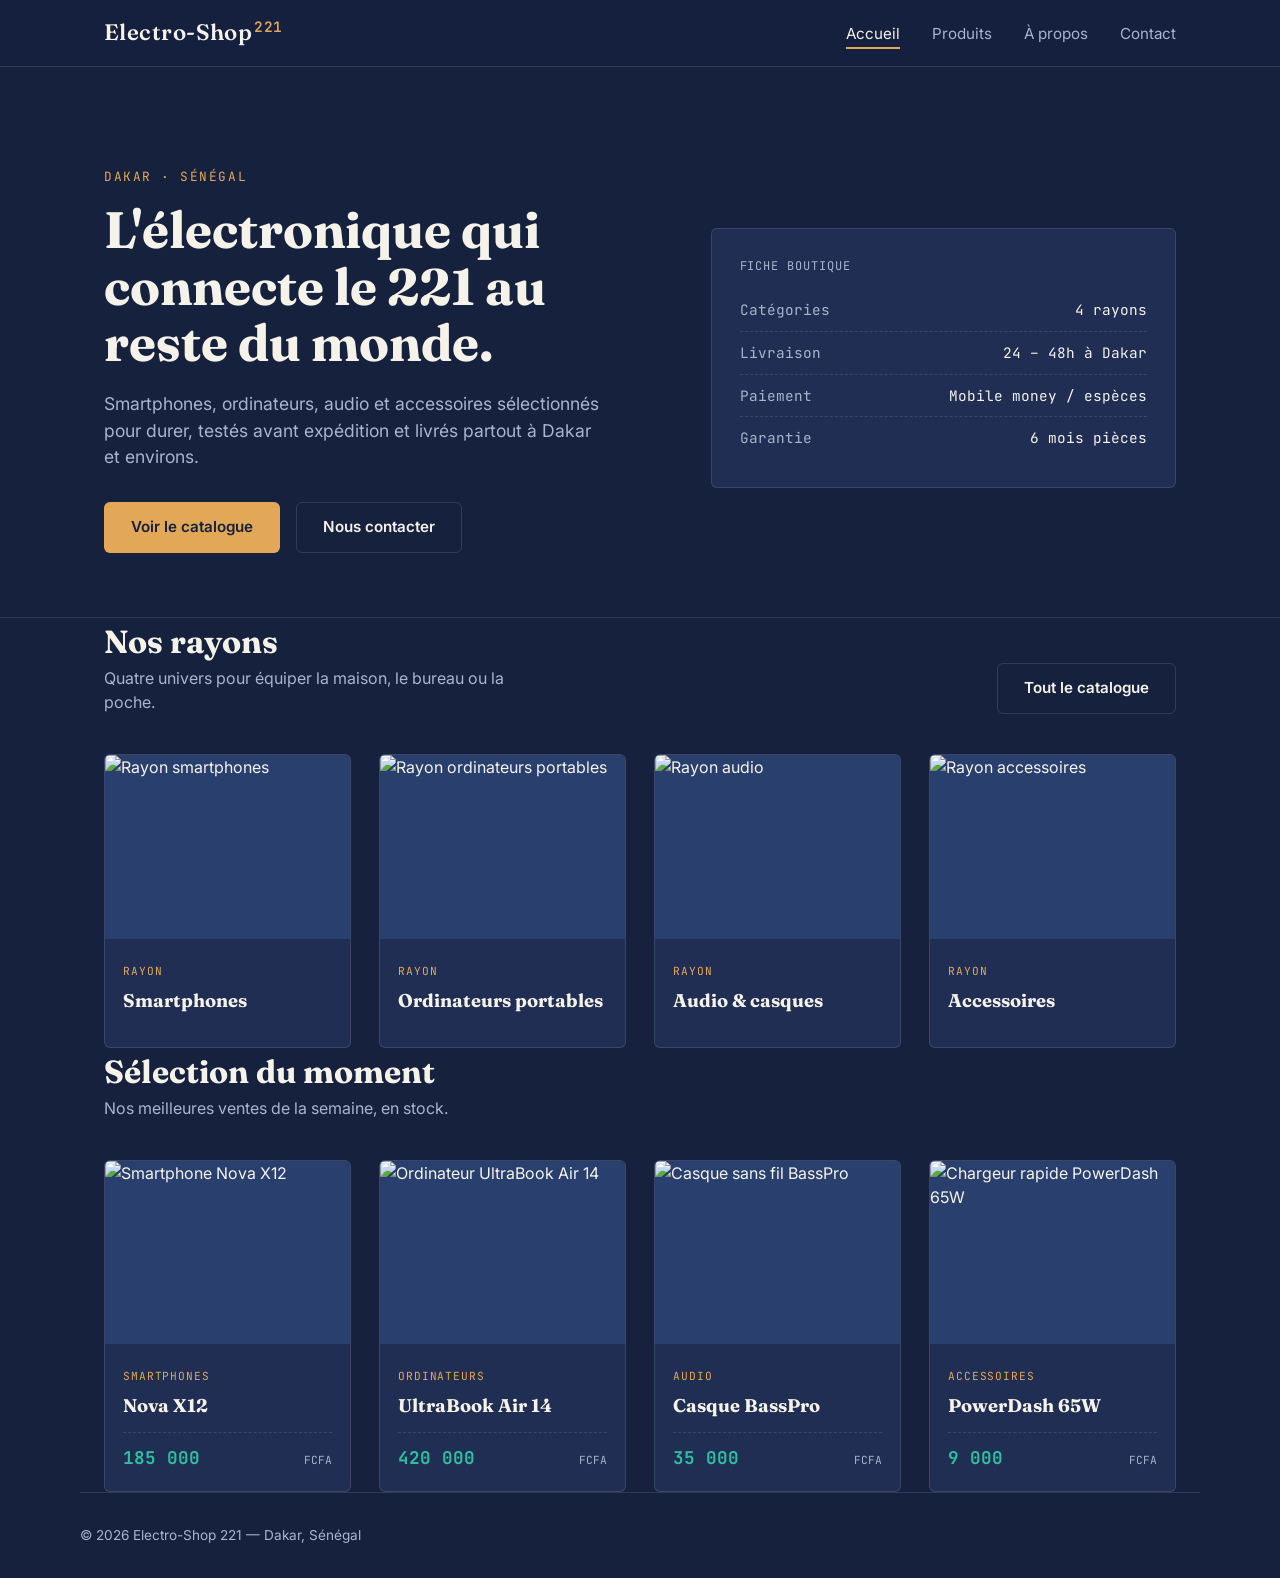
==== index.html @ 27fc1712 "initialisation" ====
<!DOCTYPE html>
<html lang="fr">
<head>
  <meta charset="UTF-8">
  <meta name="viewport" content="width=device-width, initial-scale=1.0">
  <title>Electro-Shop 221 — Accueil</title>
  <link rel="preconnect" href="https://fonts.googleapis.com">
  <link href="https://fonts.googleapis.com/css2?family=Fraunces:wght@500;600;700&family=Inter:wght@400;500;600&family=JetBrains+Mono:wght@400;500&display=swap" rel="stylesheet">
  <link rel="stylesheet" href="style.css">
</head>
<body>

  <header class="site-header">
    <div class="nav-inner">
      <a href="index.html" class="logo">Electro-Shop<span class="logo-code">221</span></a>
      <nav class="main-nav">
        <ul>
          <li><a href="index.html" class="active">Accueil</a></li>
          <li><a href="produits.html">Produits</a></li>
          <li><a href="apropos.html">À propos</a></li>
          <li><a href="contact.html">Contact</a></li>
        </ul>
      </nav>
      <button class="nav-toggle" aria-label="Ouvrir le menu" aria-expanded="false">
        <span></span><span></span><span></span>
      </button>
    </div>
  </header>

  <section class="hero">
    <div class="container hero-inner">
      <div>
        <span class="eyebrow">Dakar · Sénégal</span>
        <h1>L'électronique qui connecte le 221 au reste du monde.</h1>
        <p class="lead">Smartphones, ordinateurs, audio et accessoires sélectionnés pour durer, testés avant expédition et livrés partout à Dakar et environs.</p>
        <a href="produits.html" class="btn btn-primary">Voir le catalogue</a>
        <a href="contact.html" class="btn btn-outline" style="margin-left:12px;">Nous contacter</a>
      </div>
      <div class="hero-panel">
        <div class="hero-panel-title">Fiche boutique</div>
        <div class="spec-line"><span>Catégories</span><span>4 rayons</span></div>
        <div class="spec-line"><span>Livraison</span><span>24 – 48h à Dakar</span></div>
        <div class="spec-line"><span>Paiement</span><span>Mobile money / espèces</span></div>
        <div class="spec-line"><span>Garantie</span><span>6 mois pièces</span></div>
      </div>
    </div>
  </section>

  <section class="container">
    <div class="section-head">
      <div>
        <h2>Nos rayons</h2>
        <p>Quatre univers pour équiper la maison, le bureau ou la poche.</p>
      </div>
      <a href="produits.html" class="btn btn-outline">Tout le catalogue</a>
    </div>
    <div class="product-grid">
      <div class="product-card">
        <div class="thumb"><img src="https://picsum.photos/seed/eshop221-smartphones/600/450" alt="Rayon smartphones"></div>
        <div class="product-body">
          <span class="product-cat">Rayon</span>
          <h3 class="product-name">Smartphones</h3>
        </div>
      </div>
      <div class="product-card">
        <div class="thumb"><img src="https://picsum.photos/seed/eshop221-ordinateurs/600/450" alt="Rayon ordinateurs portables"></div>
        <div class="product-body">
          <span class="product-cat">Rayon</span>
          <h3 class="product-name">Ordinateurs portables</h3>
        </div>
      </div>
      <div class="product-card">
        <div class="thumb"><img src="https://picsum.photos/seed/eshop221-audio/600/450" alt="Rayon audio"></div>
        <div class="product-body">
          <span class="product-cat">Rayon</span>
          <h3 class="product-name">Audio &amp; casques</h3>
        </div>
      </div>
      <div class="product-card">
        <div class="thumb"><img src="https://picsum.photos/seed/eshop221-accessoires/600/450" alt="Rayon accessoires"></div>
        <div class="product-body">
          <span class="product-cat">Rayon</span>
          <h3 class="product-name">Accessoires</h3>
        </div>
      </div>
    </div>
  </section>

  <section class="container">
    <div class="section-head">
      <div>
        <h2>Sélection du moment</h2>
        <p>Nos meilleures ventes de la semaine, en stock.</p>
      </div>
    </div>
    <div class="product-grid">
      <div class="product-card">
        <div class="thumb"><img src="https://picsum.photos/seed/eshop221-nova-x12/500/400" alt="Smartphone Nova X12"></div>
        <div class="product-body">
          <span class="product-cat">Smartphones</span>
          <h3 class="product-name">Nova X12</h3>
          <div class="price-tag"><span class="amount">185 000</span><span class="currency">FCFA</span></div>
        </div>
      </div>
      <div class="product-card">
        <div class="thumb"><img src="https://picsum.photos/seed/eshop221-ultrabook/500/400" alt="Ordinateur UltraBook Air 14"></div>
        <div class="product-body">
          <span class="product-cat">Ordinateurs</span>
          <h3 class="product-name">UltraBook Air 14</h3>
          <div class="price-tag"><span class="amount">420 000</span><span class="currency">FCFA</span></div>
        </div>
      </div>
      <div class="product-card">
        <div class="thumb"><img src="https://picsum.photos/seed/eshop221-basspro/500/400" alt="Casque sans fil BassPro"></div>
        <div class="product-body">
          <span class="product-cat">Audio</span>
          <h3 class="product-name">Casque BassPro</h3>
          <div class="price-tag"><span class="amount">35 000</span><span class="currency">FCFA</span></div>
        </div>
      </div>
      <div class="product-card">
        <div class="thumb"><img src="https://picsum.photos/seed/eshop221-powerdash/500/400" alt="Chargeur rapide PowerDash 65W"></div>
        <div class="product-body">
          <span class="product-cat">Accessoires</span>
          <h3 class="product-name">PowerDash 65W</h3>
          <div class="price-tag"><span class="amount">9 000</span><span class="currency">FCFA</span></div>
        </div>
      </div>
    </div>
  </section>

  <footer class="site-footer container">
    <span>© 2026 Electro-Shop 221 — Dakar, Sénégal</span>
  </footer>

  <script src="script.js"></script>
</body>
</html>
---- style.css ----
:root {
  --bg: #16213E;
  --bg-panel: #1F2E52;
  --bg-panel-light: #29406e;
  --gold: #E3A857;
  --teal: #2FBF9F;
  --text: #F5F2EA;
  --text-muted: #A9B4CE;
  --border: rgba(245, 242, 234, 0.12);

  --font-display: "Fraunces", Georgia, serif;
  --font-body: "Inter", system-ui, -apple-system, sans-serif;
  --font-mono: "JetBrains Mono", "Courier New", monospace;

  --radius: 6px;
  --container: 1120px;
}

* {
  box-sizing: border-box;
}

html {
  scroll-behavior: smooth;
}

body {
  margin: 0;
  background: var(--bg);
  color: var(--text);
  font-family: var(--font-body);
  line-height: 1.5;
}

a {
  color: inherit;
  text-decoration: none;
}

img {
  max-width: 100%;
  display: block;
}

.container {
  max-width: var(--container);
  margin: 0 auto;
  padding: 0 24px;
}



header.site-header {
  position: sticky;
  top: 0;
  z-index: 50;
  background: rgba(22, 33, 62, 0.92);
  backdrop-filter: blur(6px);
  border-bottom: 1px solid var(--border);
}

.nav-inner {
  display: flex;
  align-items: center;
  justify-content: space-between;
  padding: 16px 24px;
  max-width: var(--container);
  margin: 0 auto;
}

.logo {
  font-family: var(--font-display);
  font-size: 1.4rem;
  font-weight: 600;
  letter-spacing: 0.02em;
}

.logo .logo-code {
  color: var(--gold);
  font-family: var(--font-mono);
  font-size: 0.9rem;
  vertical-align: super;
  margin-left: 2px;
}

nav.main-nav ul {
  list-style: none;
  display: flex;
  gap: 32px;
  margin: 0;
  padding: 0;
}

nav.main-nav a {
  font-size: 0.95rem;
  color: var(--text-muted);
  transition: color 0.2s ease;
  position: relative;
}

nav.main-nav a:hover,
nav.main-nav a.active {
  color: var(--text);
}

nav.main-nav a.active::after {
  content: "";
  position: absolute;
  left: 0;
  bottom: -6px;
  width: 100%;
  height: 2px;
  background: var(--gold);
}

.nav-toggle {
  display: none;
  flex-direction: column;
  gap: 5px;
  background: none;
  border: none;
  cursor: pointer;
  padding: 6px;
}

.nav-toggle span {
  width: 24px;
  height: 2px;
  background: var(--text);
  display: block;
}



.hero {
  padding: 96px 0 64px;
  border-bottom: 1px solid var(--border);
}

.hero-inner {
  display: grid;
  grid-template-columns: 1.2fr 1fr;
  gap: 48px;
  align-items: center;
}

.eyebrow {
  font-family: var(--font-mono);
  color: var(--gold);
  font-size: 0.8rem;
  letter-spacing: 0.12em;
  text-transform: uppercase;
  margin-bottom: 16px;
  display: inline-block;
}

.hero h1 {
  font-family: var(--font-display);
  font-size: clamp(2.2rem, 4vw, 3.4rem);
  line-height: 1.1;
  margin: 0 0 20px;
}

.hero p.lead {
  color: var(--text-muted);
  font-size: 1.1rem;
  max-width: 46ch;
  margin-bottom: 32px;
}

.hero-panel {
  background: var(--bg-panel);
  border: 1px solid var(--border);
  border-radius: var(--radius);
  padding: 28px;
}

.hero-panel-title {
  font-family: var(--font-mono);
  font-size: 0.75rem;
  color: var(--text-muted);
  letter-spacing: 0.08em;
  text-transform: uppercase;
  margin-bottom: 14px;
}

.spec-line {
  display: flex;
  justify-content: space-between;
  padding: 10px 0;
  border-bottom: 1px dashed var(--border);
  font-family: var(--font-mono);
  font-size: 0.9rem;
}

.spec-line:last-child {
  border-bottom: none;
}

.spec-line span:first-child {
  color: var(--text-muted);
}



.btn {
  display: inline-flex;
  align-items: center;
  gap: 8px;
  padding: 13px 26px;
  border-radius: var(--radius);
  font-weight: 600;
  font-size: 0.95rem;
  border: 1px solid transparent;
  cursor: pointer;
}

.btn-primary {
  background: var(--gold);
  color: #16213E;
}

.btn-primary:hover {
  background: #eeb96e;
}

.btn-outline {
  border-color: var(--border);
  color: var(--text);
}

.btn-outline:hover {
  border-color: var(--gold);
}



section {
  padding: 72px 0;
}

.section-head {
  display: flex;
  justify-content: space-between;
  align-items: flex-end;
  margin-bottom: 40px;
  flex-wrap: wrap;
  gap: 16px;
}

.section-head h2 {
  font-family: var(--font-display);
  font-size: 2rem;
  margin: 0;
}

.section-head p {
  color: var(--text-muted);
  max-width: 40ch;
  margin: 0;
}



.categories {
  display: flex;
  gap: 12px;
  flex-wrap: wrap;
  margin-bottom: 40px;
}

.chip {
  font-family: var(--font-mono);
  font-size: 0.82rem;
  padding: 8px 16px;
  border: 1px solid var(--border);
  border-radius: 999px;
  background: transparent;
  color: var(--text-muted);
  cursor: pointer;
  transition: all 0.15s ease;
}

.chip:hover {
  border-color: var(--gold);
  color: var(--text);
}

.chip.active {
  background: var(--gold);
  border-color: var(--gold);
  color: #16213E;
}



.product-grid {
  display: grid;
  grid-template-columns: repeat(auto-fill, minmax(240px, 1fr));
  gap: 28px;
}

.product-card {
  background: var(--bg-panel);
  border: 1px solid var(--border);
  border-radius: var(--radius);
  overflow: hidden;
  transition: transform 0.2s ease, border-color 0.2s ease;
}

.product-card:hover {
  transform: translateY(-4px);
  border-color: var(--gold);
}

.product-card .thumb {
  aspect-ratio: 4 / 3;
  overflow: hidden;
  background: var(--bg-panel-light);
}

.product-card .thumb img {
  width: 100%;
  height: 100%;
  object-fit: cover;
}

.product-body {
  padding: 18px 18px 20px;
}

.product-cat {
  font-family: var(--font-mono);
  font-size: 0.7rem;
  color: var(--gold);
  text-transform: uppercase;
  letter-spacing: 0.08em;
}

.product-name {
  font-family: var(--font-display);
  font-size: 1.15rem;
  margin: 6px 0 12px;
}


.price-tag {
  display: flex;
  align-items: baseline;
  justify-content: space-between;
  font-family: var(--font-mono);
  padding-top: 12px;
  border-top: 1px dashed var(--border);
  position: relative;
}

.price-tag .amount {
  font-size: 1.1rem;
  color: var(--teal);
  font-weight: 700;
}

.price-tag .currency {
  font-size: 0.7rem;
  color: var(--text-muted);
}



.timeline {
  display: grid;
  gap: 20px;
}

.timeline-item {
  display: grid;
  grid-template-columns: 90px 1fr;
  gap: 20px;
  padding: 20px 0;
  border-bottom: 1px solid var(--border);
}

.timeline-item .year {
  font-family: var(--font-mono);
  color: var(--gold);
}

.team-grid {
  display: grid;
  grid-template-columns: repeat(auto-fit, minmax(220px, 1fr));
  gap: 24px;
  margin-top: 32px;
}

.team-card {
  background: var(--bg-panel);
  border: 1px solid var(--border);
  border-radius: var(--radius);
  padding: 24px;
  text-align: center;
}

.team-card .avatar {
  width: 72px;
  height: 72px;
  border-radius: 50%;
  background: var(--bg-panel-light);
  margin: 0 auto 14px;
  display: flex;
  align-items: center;
  justify-content: center;
  font-family: var(--font-display);
  color: var(--gold);
  font-size: 1.4rem;
}



.contact-layout {
  display: grid;
  grid-template-columns: 1fr 1fr;
  gap: 48px;
}

form.contact-form {
  display: grid;
  gap: 18px;
}

.field label {
  display: block;
  font-size: 0.85rem;
  color: var(--text-muted);
  margin-bottom: 6px;
}

.field input,
.field textarea {
  width: 100%;
  padding: 12px 14px;
  border-radius: var(--radius);
  border: 1px solid var(--border);
  background: var(--bg-panel);
  color: var(--text);
  font-family: var(--font-body);
  font-size: 0.95rem;
}

.field input:focus,
.field textarea:focus {
  outline: 2px solid var(--gold);
  outline-offset: 1px;
}

.error-msg {
  color: #e57373;
  font-size: 0.8rem;
  margin-top: 4px;
  min-height: 1em;
}

.form-status {
  padding: 12px 14px;
  border-radius: var(--radius);
  font-size: 0.9rem;
  display: none;
}

.form-status.visible {
  display: block;
}

.form-status.success {
  background: rgba(47, 191, 159, 0.15);
  color: var(--teal);
  border: 1px solid var(--teal);
}

.contact-info .spec-line span:first-child {
  min-width: 90px;
}


footer.site-footer {
  border-top: 1px solid var(--border);
  padding: 32px 0;
  color: var(--text-muted);
  font-size: 0.85rem;
  display: flex;
  justify-content: space-between;
  flex-wrap: wrap;
  gap: 12px;
}



@media (max-width: 800px) {
  .hero-inner,
  .contact-layout {
    grid-template-columns: 1fr;
  }

  nav.main-nav {
    position: fixed;
    top: 64px;
    left: 0;
    right: 0;
    background: var(--bg-panel);
    border-bottom: 1px solid var(--border);
    display: none;
    flex-direction: column;
    padding: 16px 24px 24px;
  }

  nav.main-nav.open {
    display: flex;
  }

  nav.main-nav ul {
    flex-direction: column;
    gap: 18px;
  }

  .nav-toggle {
    display: flex;
  }
}
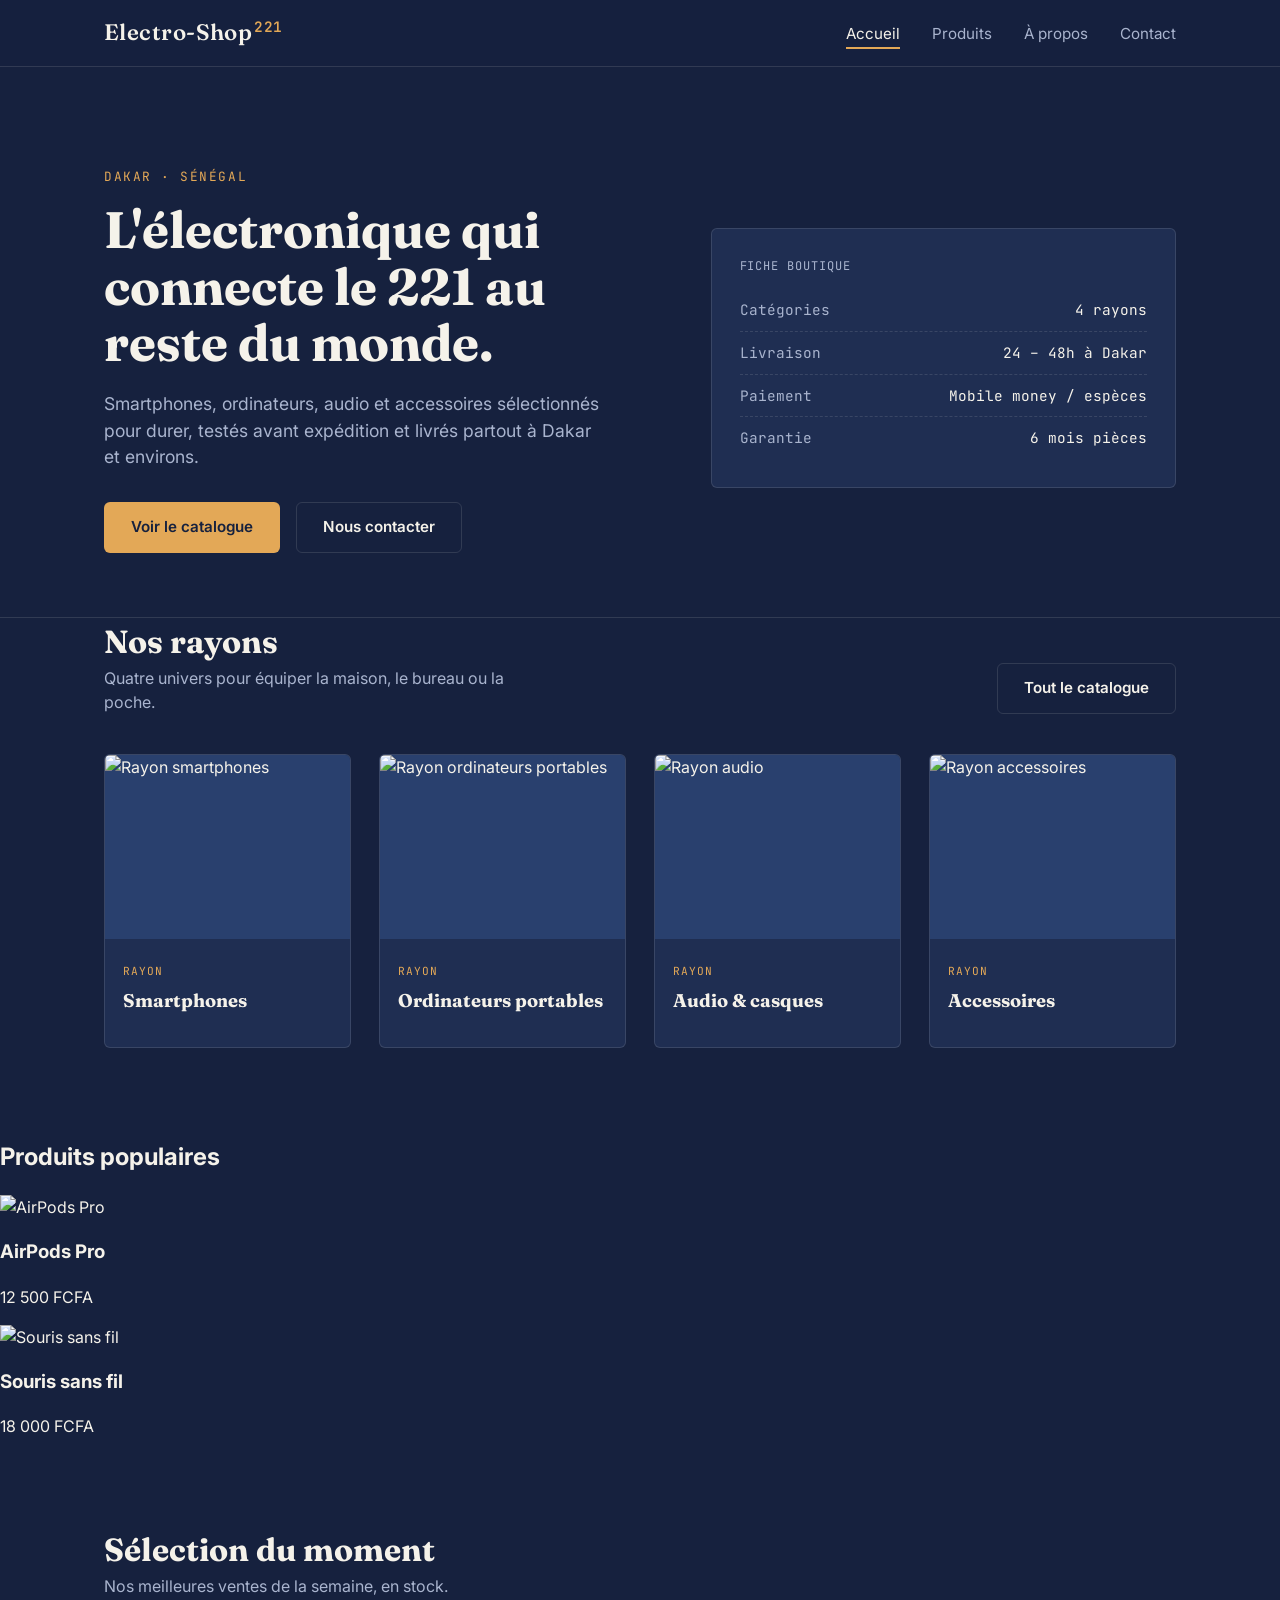
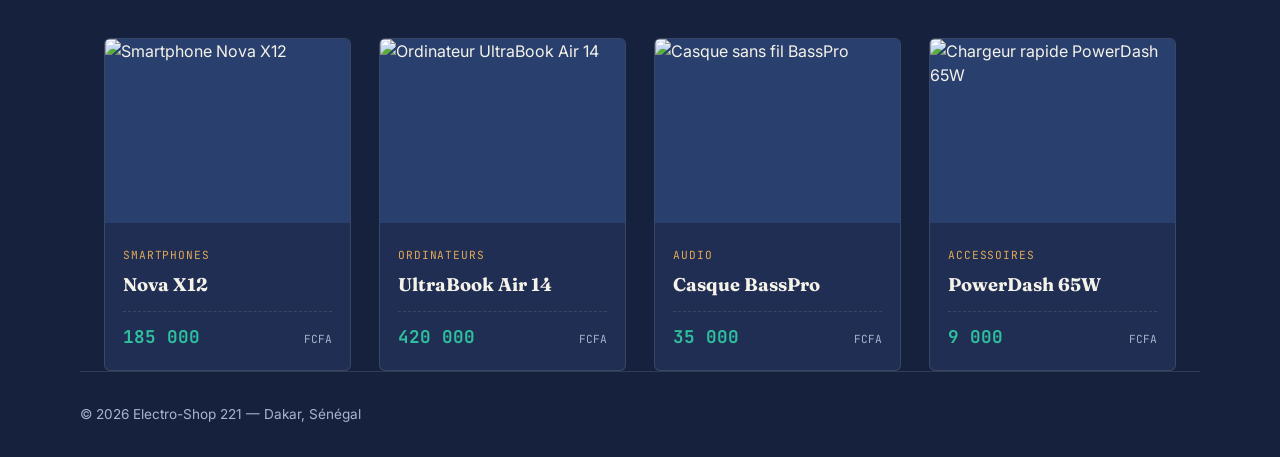
==== commit 70a47654: "Ajout de la section Produits populaires" ====
--- a/index.html
+++ b/index.html
@@ -86,6 +86,26 @@
     </div>
   </section>
 
+  <section class="produits-populaires">
+    <h2>Produits populaires</h2>
+
+    <div class="cards">
+
+        <div class="card">
+            <img src="https://images.unsplash.com/photo-1606220945770-b5b6c2c55bf1?auto=format&fit=crop&w=600&q=80" alt="AirPods Pro">
+            <h3>AirPods Pro</h3>
+            <p>12 500 FCFA</p>
+        </div>
+
+        <div class="card">
+            <img src="https://images.unsplash.com/photo-1527814050087-3793815479db?auto=format&fit=crop&w=600&q=80" alt="Souris sans fil">
+            <h3>Souris sans fil</h3>
+            <p>18 000 FCFA</p>
+        </div>
+
+    </div>
+</section>
+
   <section class="container">
     <div class="section-head">
       <div>
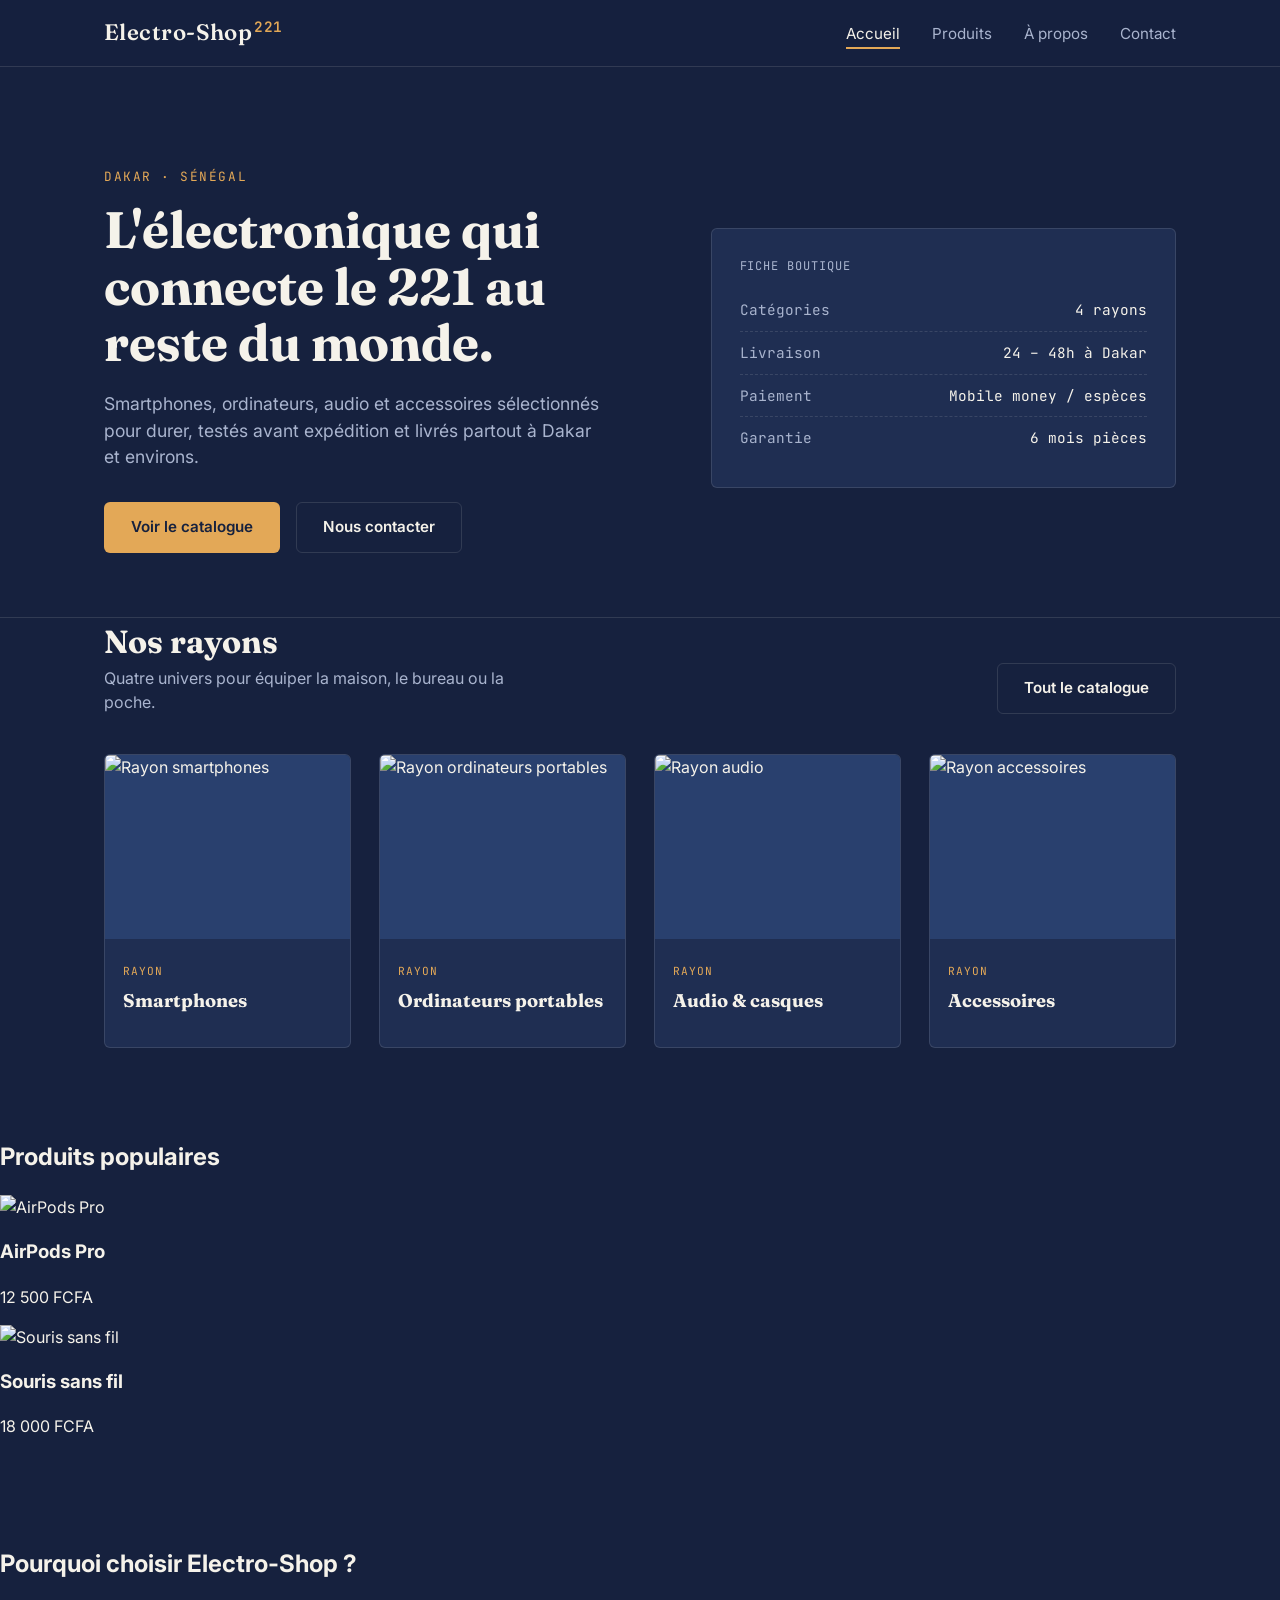
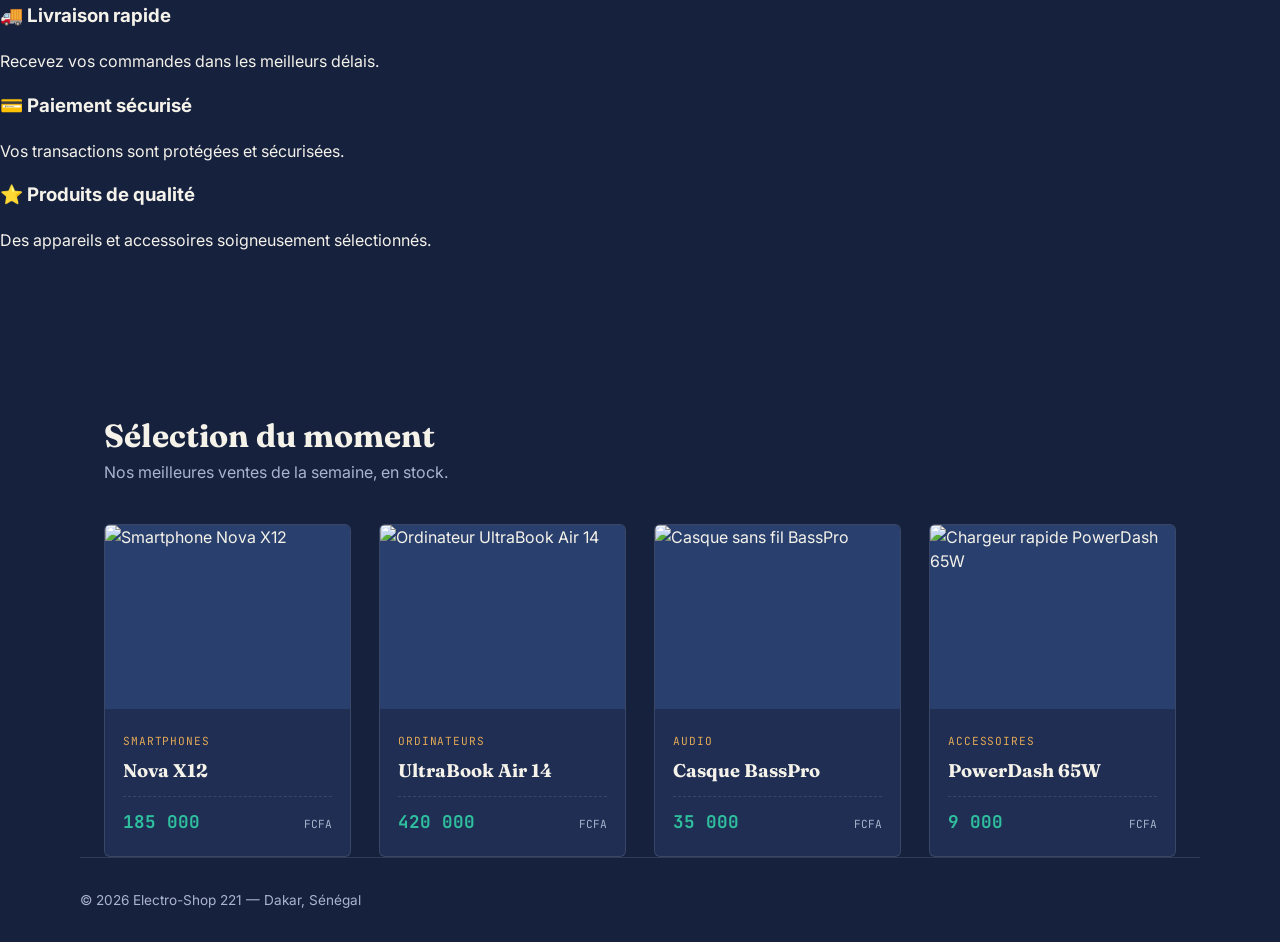
==== commit bb6e4602: "Ajout d'une section pourquoi choisir Electro-Shop" ====
--- a/index.html
+++ b/index.html
@@ -103,6 +103,27 @@
             <p>18 000 FCFA</p>
         </div>
 
+        <section class="avantages">
+    <h2>Pourquoi choisir Electro-Shop ?</h2>
+
+    <div class="cards">
+        <div class="card">
+            <h3>🚚 Livraison rapide</h3>
+            <p>Recevez vos commandes dans les meilleurs délais.</p>
+        </div>
+
+        <div class="card">
+            <h3>💳 Paiement sécurisé</h3>
+            <p>Vos transactions sont protégées et sécurisées.</p>
+        </div>
+
+        <div class="card">
+            <h3>⭐ Produits de qualité</h3>
+            <p>Des appareils et accessoires soigneusement sélectionnés.</p>
+        </div>
+    </div>
+</section>
+
     </div>
 </section>
 
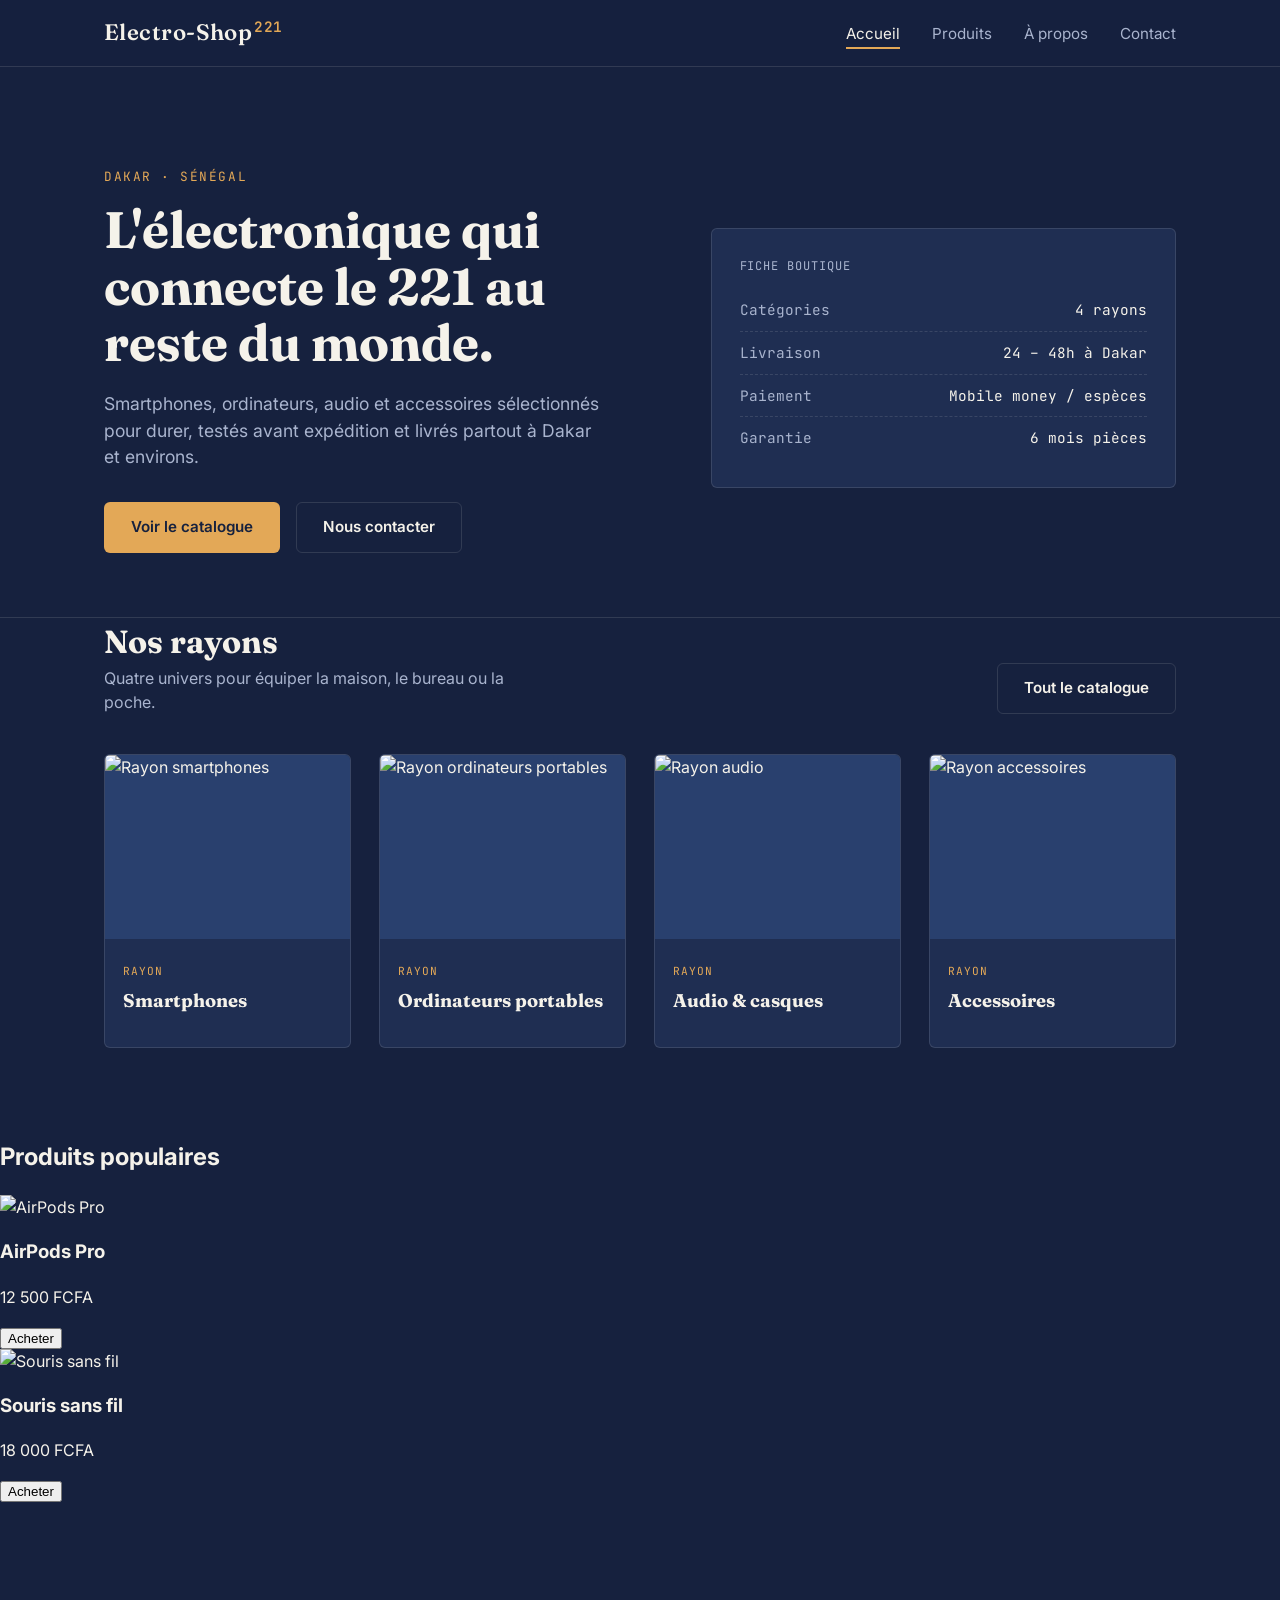
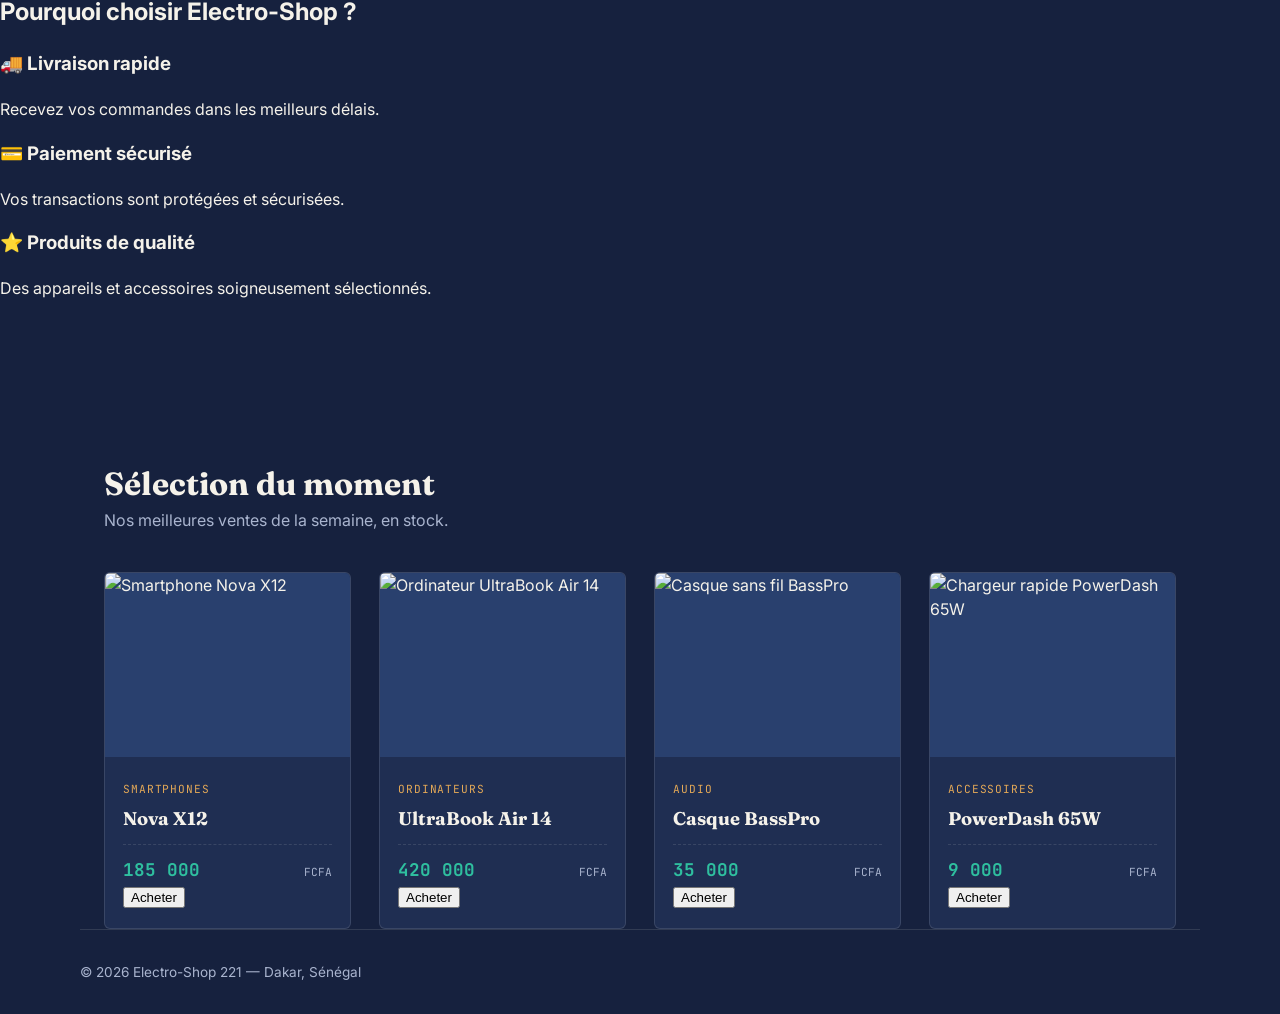
==== commit 1804a640: "Ajout des boutons d'achat dans produits.html et index.html" ====
--- a/index.html
+++ b/index.html
@@ -95,12 +95,14 @@
             <img src="https://images.unsplash.com/photo-1606220945770-b5b6c2c55bf1?auto=format&fit=crop&w=600&q=80" alt="AirPods Pro">
             <h3>AirPods Pro</h3>
             <p>12 500 FCFA</p>
+            <button>Acheter</button>
         </div>
 
         <div class="card">
             <img src="https://images.unsplash.com/photo-1527814050087-3793815479db?auto=format&fit=crop&w=600&q=80" alt="Souris sans fil">
             <h3>Souris sans fil</h3>
             <p>18 000 FCFA</p>
+            <button>Acheter</button>
         </div>
 
         <section class="avantages">
@@ -141,6 +143,7 @@
           <span class="product-cat">Smartphones</span>
           <h3 class="product-name">Nova X12</h3>
           <div class="price-tag"><span class="amount">185 000</span><span class="currency">FCFA</span></div>
+          <button>Acheter</button>
         </div>
       </div>
       <div class="product-card">
@@ -149,6 +152,7 @@
           <span class="product-cat">Ordinateurs</span>
           <h3 class="product-name">UltraBook Air 14</h3>
           <div class="price-tag"><span class="amount">420 000</span><span class="currency">FCFA</span></div>
+          <button>Acheter</button>
         </div>
       </div>
       <div class="product-card">
@@ -157,6 +161,7 @@
           <span class="product-cat">Audio</span>
           <h3 class="product-name">Casque BassPro</h3>
           <div class="price-tag"><span class="amount">35 000</span><span class="currency">FCFA</span></div>
+          <button>Acheter</button>
         </div>
       </div>
       <div class="product-card">
@@ -165,6 +170,7 @@
           <span class="product-cat">Accessoires</span>
           <h3 class="product-name">PowerDash 65W</h3>
           <div class="price-tag"><span class="amount">9 000</span><span class="currency">FCFA</span></div>
+          <button>Acheter</button>
         </div>
       </div>
     </div>
